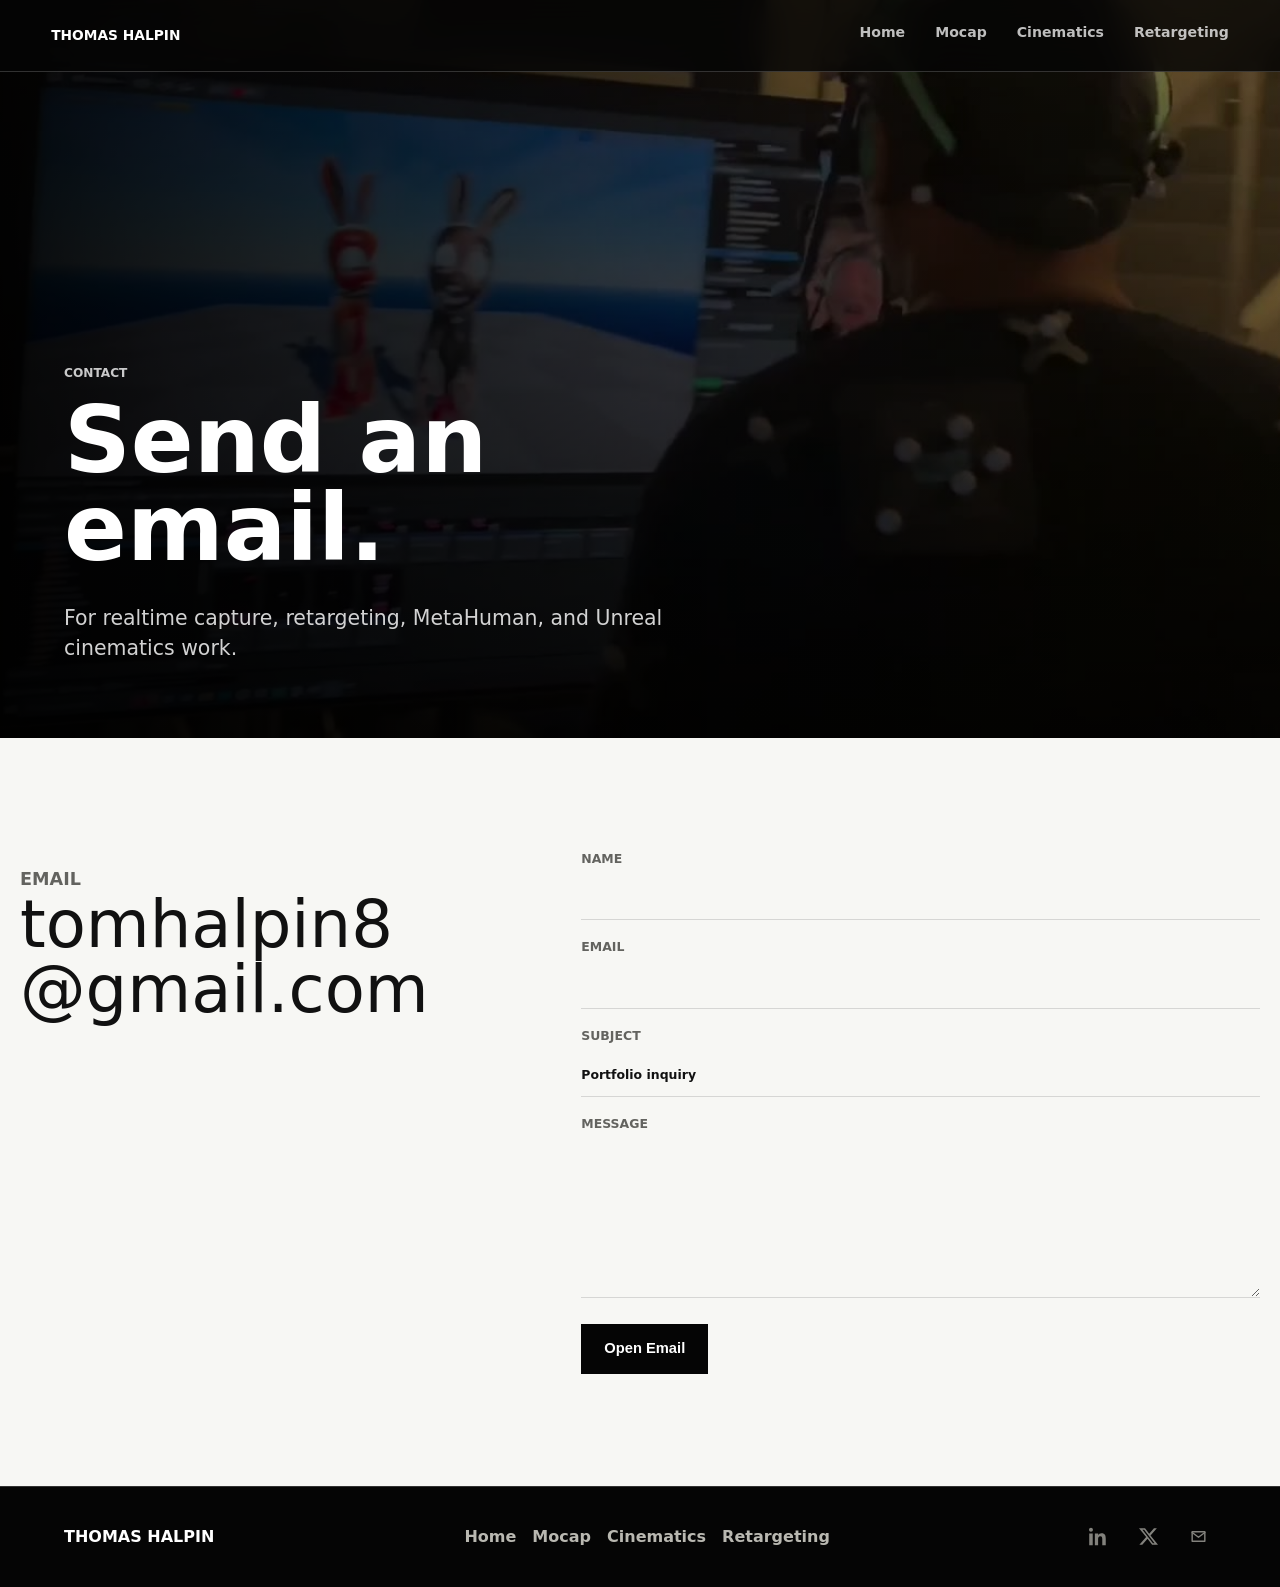
==== contact.html @ 079d9174 "Update portfolio contact and styling" ====
<!DOCTYPE html>
<html lang="en">
<head>
    <meta charset="UTF-8">
    <meta name="viewport" content="width=device-width, initial-scale=1.0">
    <meta name="description" content="Contact Thomas Halpin for realtime motion capture, retargeting, MetaHuman, and Unreal Engine cinematics work.">
    <meta property="og:title" content="Contact | Thomas Halpin">
    <meta property="og:description" content="Send Thomas Halpin an email about motion capture, Unreal Engine cinematics, and realtime character performance.">
    <meta property="og:type" content="website">
    <meta property="og:image" content="assets/images/poster-mocap-unreal-realtime-retargeting.jpg">
    <title>Contact | Thomas Halpin</title>
    <link rel="stylesheet" href="styles.css">
</head>
<body>
    <header class="site-header">
        <a class="brand" href="index.html" aria-label="Thomas Halpin home">Thomas Halpin</a>
        <nav class="nav-links" aria-label="Primary navigation">
            <a href="index.html">Home</a>
            <a href="motion-capture.html">Mocap</a>
            <a href="unreal-cinematics.html">Cinematics</a>
            <a href="realtime-retargeting.html">Retargeting</a>
        </nav>
    </header>

    <main>
        <section class="subpage-hero contact-hero">
            <video class="hero-video" autoplay muted loop playsinline preload="metadata" poster="assets/images/poster-mocap-unreal-realtime-retargeting.jpg">
                <source src="assets/clips/mocap-unreal-realtime-retargeting.mp4" type="video/mp4">
            </video>
            <div class="hero-overlay"></div>
            <div class="hero-copy narrow">
                <p class="eyebrow">Contact</p>
                <h1>Send an email.</h1>
                <p>For realtime capture, retargeting, MetaHuman, and Unreal cinematics work.</p>
            </div>
        </section>

        <section class="section email-section">
            <div class="section-heading">
                <p class="section-kicker">Email</p>
                <h2>tomhalpin8<wbr>@gmail.com</h2>
            </div>
            <form class="contact-form" id="email-form" action="mailto:tomhalpin8@gmail.com" method="post" enctype="text/plain">
                <label>
                    Name
                    <input name="name" autocomplete="name">
                </label>
                <label>
                    Email
                    <input name="email" type="email" autocomplete="email">
                </label>
                <label>
                    Subject
                    <input name="subject" value="Portfolio inquiry">
                </label>
                <label>
                    Message
                    <textarea name="message" rows="7" required></textarea>
                </label>
                <button class="button button-primary" type="submit">Open Email</button>
            </form>
        </section>
    </main>

    <footer class="site-footer">
        <span>Thomas Halpin</span>
        <nav aria-label="Footer navigation">
            <a href="index.html">Home</a>
            <a href="motion-capture.html">Mocap</a>
            <a href="unreal-cinematics.html">Cinematics</a>
            <a href="realtime-retargeting.html">Retargeting</a>
        </nav>
        <div class="footer-social" aria-label="Social links">
            <a class="icon-link" href="https://www.linkedin.com/in/thomas-halpin-42718980/?skipRedirect=true" target="_blank" rel="noreferrer" aria-label="LinkedIn" title="LinkedIn">
                <svg aria-hidden="true" viewBox="0 0 24 24">
                    <path d="M4.98 3.5C4.98 4.88 3.87 6 2.5 6S0 4.88 0 3.5 1.12 1 2.5 1s2.48 1.12 2.48 2.5zM.3 8.2h4.4V23H.3V8.2zM7.4 8.2h4.22v2.02h.06c.59-1.11 2.03-2.29 4.18-2.29 4.47 0 5.29 2.94 5.29 6.76V23h-4.39v-7.36c0-1.75-.03-4.01-2.44-4.01-2.45 0-2.82 1.91-2.82 3.88V23H7.4V8.2z" />
                </svg>
            </a>
            <a class="icon-link" href="https://x.com/Maslp9" target="_blank" rel="noreferrer" aria-label="X" title="X">
                <svg aria-hidden="true" viewBox="0 0 24 24">
                    <path d="M18.9 1.5h3.68l-8.04 9.19L24 22.5h-7.42l-5.81-7.59-6.65 7.59H.44l8.6-9.83L0 1.5h7.61l5.25 6.94L18.9 1.5zm-1.29 18.92h2.04L6.5 3.47H4.31l13.3 16.95z" />
                </svg>
            </a>
            <a class="icon-link" href="contact.html" aria-label="Email" title="Email">
                <svg aria-hidden="true" viewBox="0 0 24 24" fill="none">
                    <path d="M4 6h16v12H4V6z" />
                    <path d="m4 7 8 6 8-6" />
                </svg>
            </a>
        </div>
    </footer>

    <script>
        const form = document.getElementById("email-form");

        form.addEventListener("submit", (event) => {
            event.preventDefault();

            const data = new FormData(form);
            const name = data.get("name") || "";
            const email = data.get("email") || "";
            const subject = data.get("subject") || "Portfolio inquiry";
            const message = data.get("message") || "";
            const body = [
                name ? `Name: ${name}` : "",
                email ? `Email: ${email}` : "",
                "",
                message
            ].join("\n").trim();

            window.location.href = `mailto:tomhalpin8@gmail.com?subject=${encodeURIComponent(subject)}&body=${encodeURIComponent(body)}`;
        });
    </script>
</body>
</html>
---- styles.css ----
:root {
    --black: #050505;
    --ink: #111111;
    --paper: #f7f7f4;
    --white: #ffffff;
    --muted: #63635f;
    --muted-dark: #b9b8b1;
    --line: rgba(17, 17, 17, 0.14);
    --line-dark: rgba(255, 255, 255, 0.18);
    --accent: #12937b;
    --accent-soft: #c7f0e6;
    --warm: #a8712a;
    --shadow: 0 28px 70px rgba(0, 0, 0, 0.18);
}

* {
    box-sizing: border-box;
}

html {
    scroll-behavior: smooth;
}

body {
    margin: 0;
    color: var(--ink);
    background: var(--paper);
    font-family: Inter, ui-sans-serif, system-ui, -apple-system, BlinkMacSystemFont, "Segoe UI", sans-serif;
    line-height: 1.5;
}

body::selection {
    color: var(--white);
    background: var(--accent);
}

a {
    color: inherit;
    text-decoration: none;
}

img,
video {
    display: block;
    max-width: 100%;
}

.site-header {
    position: fixed;
    z-index: 20;
    top: 0;
    left: 0;
    right: 0;
    display: flex;
    align-items: center;
    justify-content: space-between;
    gap: 24px;
    min-height: 72px;
    padding: 20px clamp(20px, 4vw, 64px);
    color: var(--white);
    background: rgba(5, 5, 5, 0.82);
    border-bottom: 1px solid var(--line-dark);
    backdrop-filter: blur(18px);
}

.brand {
    font-size: 0.86rem;
    font-weight: 800;
    text-transform: uppercase;
    white-space: nowrap;
    letter-spacing: 0;
}

.nav-links {
    display: flex;
    align-items: center;
    justify-content: flex-end;
    gap: clamp(14px, 2.4vw, 30px);
    color: rgba(255, 255, 255, 0.74);
    font-size: 0.88rem;
    font-weight: 650;
    white-space: nowrap;
}

.nav-links a {
    padding-bottom: 4px;
    border-bottom: 1px solid transparent;
}

.nav-links a:hover,
.nav-links a:focus-visible,
.nav-links a.active {
    color: var(--white);
    border-color: var(--white);
}

.hero-screen,
.subpage-hero {
    position: relative;
    min-height: 100svh;
    display: flex;
    align-items: flex-end;
    overflow: hidden;
    padding: 128px clamp(20px, 5vw, 82px) 74px;
    color: var(--white);
    background: var(--black);
}

.subpage-hero {
    min-height: 82svh;
}

.hero-video {
    position: absolute;
    inset: 0;
    z-index: 0;
    width: 100%;
    height: 100%;
    object-fit: cover;
    opacity: 0.9;
}

.hero-overlay {
    position: absolute;
    inset: 0;
    z-index: 1;
    background:
        linear-gradient(90deg, rgba(0, 0, 0, 0.9) 0%, rgba(0, 0, 0, 0.58) 44%, rgba(0, 0, 0, 0.18) 100%),
        linear-gradient(180deg, rgba(0, 0, 0, 0.18) 0%, rgba(0, 0, 0, 0.78) 100%);
}

.hero-copy {
    position: relative;
    z-index: 2;
    width: min(980px, 100%);
}

.hero-copy.narrow {
    width: min(920px, 100%);
}

.eyebrow,
.section-kicker {
    margin: 0 0 14px;
    color: var(--accent);
    font-size: 0.76rem;
    font-weight: 800;
    text-transform: uppercase;
    letter-spacing: 0;
}

.hero-copy .eyebrow {
    color: rgba(255, 255, 255, 0.78);
}

.hero-copy h1 {
    max-width: 10ch;
    margin: 0;
    font-size: 8.7rem;
    font-weight: 620;
    line-height: 0.88;
    letter-spacing: 0;
}

.subpage-hero .hero-copy h1 {
    max-width: 12ch;
    font-size: 5.8rem;
    font-weight: 560;
    line-height: 0.95;
}

.hero-copy p:not(.eyebrow) {
    max-width: 680px;
    margin: 30px 0 0;
    color: rgba(255, 255, 255, 0.82);
    font-size: 1.28rem;
}

.hero-actions,
.contact-actions {
    display: flex;
    flex-wrap: wrap;
    gap: 12px;
    margin-top: 34px;
}

.button {
    display: inline-flex;
    min-height: 50px;
    align-items: center;
    justify-content: center;
    padding: 13px 22px;
    border: 1px solid currentColor;
    border-radius: 0;
    font-size: 0.92rem;
    font-weight: 760;
    line-height: 1.2;
    transition: transform 160ms ease, color 160ms ease, background 160ms ease, border-color 160ms ease;
}

.button:hover,
.button:focus-visible {
    transform: translateY(-2px);
}

.button-primary {
    color: var(--black);
    background: var(--white);
    border-color: var(--white);
}

.button-secondary {
    color: var(--white);
    background: transparent;
    border-color: rgba(255, 255, 255, 0.52);
}

.contact-section .button-primary {
    color: var(--white);
    background: var(--black);
    border-color: var(--black);
}

.contact-section .button-secondary {
    color: var(--black);
    background: transparent;
    border-color: var(--black);
}

.hero-meta {
    position: absolute;
    z-index: 2;
    right: clamp(20px, 5vw, 82px);
    bottom: 74px;
    width: min(390px, 32vw);
    display: flex;
    flex-wrap: wrap;
    justify-content: flex-end;
    gap: 8px;
}

.hero-meta span {
    padding: 7px 11px;
    color: rgba(255, 255, 255, 0.82);
    background: rgba(0, 0, 0, 0.24);
    border: 1px solid rgba(255, 255, 255, 0.3);
    border-radius: 0;
    font-size: 0.78rem;
    font-weight: 650;
}

.section {
    width: min(1280px, calc(100% - 40px));
    margin: 0 auto;
    padding: 112px 0;
}

.intro-section,
.focus-section {
    width: 100%;
    padding-left: clamp(20px, 5vw, 82px);
    padding-right: clamp(20px, 5vw, 82px);
}

.intro-section {
    background: var(--paper);
    color: var(--ink);
    border-bottom: 1px solid var(--line);
}

.intro-layout {
    width: min(1280px, 100%);
    display: grid;
    grid-template-columns: minmax(0, 1.15fr) minmax(280px, 0.85fr);
    gap: clamp(34px, 6vw, 96px);
    margin: 0 auto;
    align-items: end;
}

.intro-section .section-kicker {
    color: var(--accent);
}

.intro-layout h2,
.section-heading h2,
.about-copy h2,
.contact-section h2 {
    margin: 0;
    font-size: 4.1rem;
    font-weight: 500;
    line-height: 0.98;
    letter-spacing: 0;
}

.intro-layout p:last-child,
.section-heading p,
.about-copy p,
.contact-section p {
    margin: 0;
    color: var(--muted);
    font-size: 1.1rem;
}

.intro-layout p:last-child {
    font-size: 1.3rem;
    color: #343431;
}

.section-heading {
    max-width: 860px;
    margin-bottom: 38px;
}

.section-heading p {
    margin-top: 16px;
}

.reel-panel,
.clip-card,
.focus-card,
.process-list article {
    overflow: hidden;
}

.video-frame,
.single-reel {
    overflow: hidden;
    background: var(--black);
    border: 0;
    border-radius: 0;
    box-shadow: none;
}

.video-frame video,
.single-reel video {
    width: 100%;
    aspect-ratio: 16 / 9;
    object-fit: cover;
}

.single-reel {
    box-shadow: var(--shadow);
}

.reel-copy {
    padding: 24px 0 0;
}

.reel-copy h3,
.clip-card h3,
.focus-card h3,
.process-list h3 {
    margin: 0;
    font-size: 1.55rem;
    font-weight: 520;
    line-height: 1.08;
    letter-spacing: 0;
}

.reel-copy a {
    display: inline-flex;
    margin-top: 18px;
    color: var(--accent);
    font-weight: 760;
}

.focus-section {
    background: var(--white);
    border-bottom: 1px solid var(--line);
}

.focus-section .section-heading,
.focus-grid {
    width: min(1280px, 100%);
    margin-left: auto;
    margin-right: auto;
}

.focus-grid,
.clip-grid,
.process-list {
    display: grid;
    grid-template-columns: repeat(3, minmax(0, 1fr));
    gap: 20px;
}

.focus-card {
    min-height: 520px;
    position: relative;
    display: flex;
    flex-direction: column;
    justify-content: flex-end;
    padding: 28px;
    color: var(--white);
    background: var(--black);
    isolation: isolate;
}

.focus-card::after {
    position: absolute;
    inset: 0;
    z-index: -1;
    content: "";
    background: linear-gradient(180deg, rgba(0, 0, 0, 0.02) 0%, rgba(0, 0, 0, 0.82) 100%);
}

.focus-card video {
    position: absolute;
    inset: 0;
    z-index: -2;
    width: 100%;
    height: 100%;
    object-fit: cover;
    transition: transform 420ms ease;
}

.focus-card span {
    margin-bottom: 12px;
    color: rgba(255, 255, 255, 0.7);
    font-size: 0.76rem;
    font-weight: 760;
    text-transform: uppercase;
}

.focus-card:hover video,
.focus-card:focus-visible video {
    transform: scale(1.025);
}

.about-section {
    display: grid;
    grid-template-columns: minmax(260px, 0.8fr) minmax(300px, 1.2fr);
    gap: clamp(34px, 6vw, 92px);
    align-items: center;
    background: var(--paper);
}

.portrait-wrap {
    overflow: hidden;
    border: 0;
    border-radius: 0;
    box-shadow: none;
}

.portrait-wrap img {
    width: 100%;
    aspect-ratio: 4 / 5;
    object-fit: cover;
}

.about-copy p {
    margin-top: 20px;
}

.availability-list {
    display: grid;
    margin: 34px 0 0;
    border-top: 1px solid var(--line);
}

.availability-list div {
    display: grid;
    grid-template-columns: 126px minmax(0, 1fr);
    gap: 18px;
    padding: 18px 0;
    border-bottom: 1px solid var(--line);
}

.availability-list dt {
    color: var(--accent);
    font-weight: 800;
    text-transform: uppercase;
    font-size: 0.76rem;
}

.availability-list dd {
    margin: 0;
    color: #383835;
}

.clip-grid {
    grid-template-columns: repeat(3, minmax(0, 1fr));
}

.clip-card {
    background: transparent;
}

.clip-card video {
    width: 100%;
    aspect-ratio: 4 / 3;
    object-fit: cover;
    background: var(--black);
}

.clip-card h3 {
    margin-top: 18px;
}

.clip-card p {
    margin: 8px 0 0;
    color: var(--muted);
}

.process-section {
    padding-top: 0;
}

.process-list article {
    min-height: 210px;
    padding: 22px 0 0;
    border-top: 1px solid var(--line);
}

.process-list span {
    display: inline-flex;
    margin-bottom: 26px;
    color: var(--warm);
    font-weight: 800;
}

.process-list p {
    margin: 12px 0 0;
    color: var(--muted);
}

.contact-section {
    width: 100%;
    max-width: none;
    padding-left: clamp(20px, 5vw, 82px);
    padding-right: clamp(20px, 5vw, 82px);
    text-align: center;
    background: var(--white);
    border-top: 1px solid var(--line);
}

.contact-section h2 {
    max-width: 900px;
    margin: 0 auto;
}

.contact-actions {
    justify-content: center;
}

.social-links,
.footer-social {
    display: flex;
    align-items: center;
    gap: 14px;
}

.social-links {
    justify-content: center;
    margin-top: 26px;
    color: var(--ink);
}

.footer-social {
    justify-content: flex-end;
    color: var(--muted-dark);
}

.icon-link {
    display: inline-flex;
    width: 36px;
    height: 36px;
    align-items: center;
    justify-content: center;
    color: currentColor;
    opacity: 0.7;
    transition: opacity 160ms ease, transform 160ms ease, color 160ms ease;
}

.icon-link svg {
    width: 19px;
    height: 19px;
    fill: currentColor;
}

.icon-link svg[fill="none"] {
    fill: none;
    stroke: currentColor;
    stroke-linecap: round;
    stroke-linejoin: round;
    stroke-width: 1.8;
}

.icon-link:hover,
.icon-link:focus-visible {
    color: var(--accent);
    opacity: 1;
    transform: translateY(-1px);
}

.email-section {
    display: grid;
    grid-template-columns: minmax(0, 0.82fr) minmax(320px, 1.18fr);
    gap: clamp(36px, 7vw, 96px);
    align-items: start;
}

.contact-form {
    display: grid;
    gap: 18px;
}

.contact-form label {
    display: grid;
    gap: 8px;
    color: var(--muted);
    font-size: 0.78rem;
    font-weight: 800;
    text-transform: uppercase;
}

.contact-form input,
.contact-form textarea {
    width: 100%;
    border: 0;
    border-bottom: 1px solid var(--line);
    border-radius: 0;
    padding: 12px 0;
    color: var(--ink);
    background: transparent;
    font: inherit;
    text-transform: none;
}

.contact-form input:focus,
.contact-form textarea:focus {
    border-color: var(--ink);
    outline: none;
}

.contact-form textarea {
    resize: vertical;
}

.contact-form .button {
    width: fit-content;
    margin-top: 8px;
}

.email-section h2 {
    overflow-wrap: normal;
    word-break: keep-all;
}

.email-section .button-primary {
    color: var(--white);
    background: var(--black);
    border-color: var(--black);
}

.site-footer {
    display: flex;
    align-items: center;
    justify-content: space-between;
    gap: 18px;
    padding: 32px clamp(20px, 5vw, 82px);
    color: var(--muted-dark);
    background: var(--black);
    border-top: 1px solid var(--line-dark);
}

.site-footer span {
    color: var(--white);
    font-weight: 800;
    text-transform: uppercase;
}

.site-footer nav {
    display: flex;
    flex-wrap: wrap;
    justify-content: flex-end;
    gap: 16px;
    font-weight: 650;
}

.site-footer a:hover,
.site-footer a:focus-visible {
    color: var(--white);
}

@media (max-width: 1000px) {
    .site-header {
        position: absolute;
        align-items: flex-start;
        flex-direction: column;
        gap: 10px;
    }

    .nav-links {
        width: 100%;
        justify-content: flex-start;
        overflow-x: auto;
        padding-bottom: 2px;
    }

    .hero-screen,
    .subpage-hero {
        padding-top: 150px;
    }

    .hero-copy h1 {
        font-size: 6.2rem;
    }

    .subpage-hero .hero-copy h1 {
        font-size: 4.4rem;
    }

    .intro-layout,
    .about-section,
    .email-section,
    .clip-grid,
    .process-list {
        grid-template-columns: 1fr;
    }

    .focus-grid {
        grid-template-columns: 1fr;
    }

    .focus-card {
        min-height: 420px;
    }

    .hero-meta {
        display: none;
    }

    .intro-layout h2,
    .section-heading h2,
    .about-copy h2,
    .contact-section h2 {
        font-size: 3.2rem;
    }
}

@media (max-width: 560px) {
    .site-header {
        padding: 18px 20px;
    }

    .nav-links {
        gap: 14px;
        font-size: 0.84rem;
    }

    .hero-screen,
    .subpage-hero {
        min-height: 88svh;
        padding: 150px 20px 48px;
    }

    .hero-copy h1 {
        font-size: 4.45rem;
    }

    .subpage-hero .hero-copy h1 {
        font-size: 3.25rem;
    }

    .hero-copy p:not(.eyebrow) {
        font-size: 1.06rem;
    }

    .button {
        width: 100%;
    }

    .section {
        width: min(100% - 40px, 1280px);
        padding: 82px 0;
    }

    .intro-section,
    .focus-section,
    .contact-section {
        padding-left: 20px;
        padding-right: 20px;
    }

    .intro-layout h2,
    .section-heading h2,
    .about-copy h2,
    .contact-section h2 {
        font-size: 2.35rem;
    }

    .email-section h2 {
        font-size: 1.95rem;
    }

    .focus-card {
        min-height: 360px;
        padding: 22px;
    }

    .availability-list div {
        grid-template-columns: 1fr;
        gap: 6px;
    }

    .site-footer {
        align-items: flex-start;
        flex-direction: column;
    }

    .site-footer nav {
        justify-content: flex-start;
    }

    .footer-social {
        justify-content: flex-start;
    }
}

@media (prefers-reduced-motion: reduce) {
    html {
        scroll-behavior: auto;
    }

    .focus-card video {
        transition: none;
    }
}
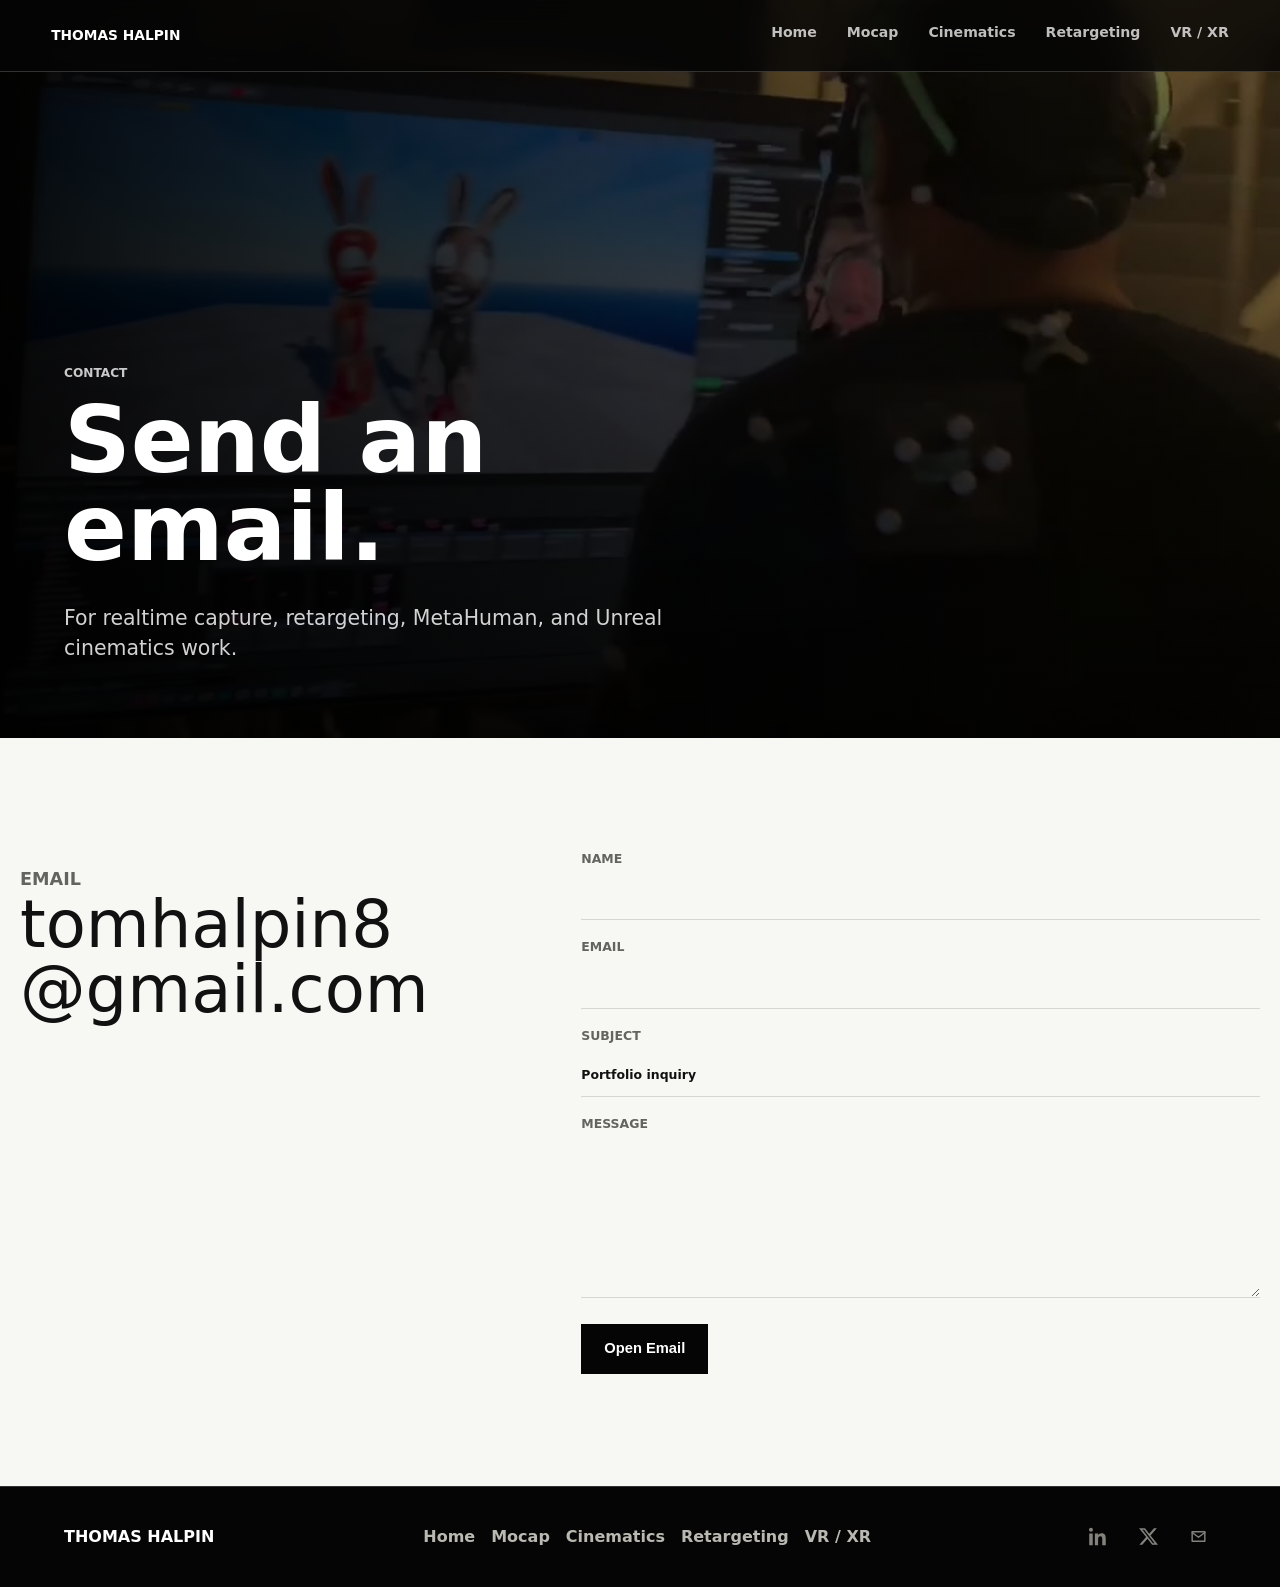
==== commit de693d5d: "Add VR XR showcase page" ====
--- a/contact.html
+++ b/contact.html
@@ -7,8 +7,20 @@
     <meta property="og:title" content="Contact | Thomas Halpin">
     <meta property="og:description" content="Send Thomas Halpin an email about motion capture, Unreal Engine cinematics, and realtime character performance.">
     <meta property="og:type" content="website">
-    <meta property="og:image" content="assets/images/poster-mocap-unreal-realtime-retargeting.jpg">
     <title>Contact | Thomas Halpin</title>
+    <link rel="canonical" href="https://tomhalpin8.github.io/contact.html">
+    <meta property="og:url" content="https://tomhalpin8.github.io/contact.html">
+    <meta property="og:image" content="https://tomhalpin8.github.io/assets/images/thomas-halpin-social-preview.jpg">
+    <meta property="og:image:secure_url" content="https://tomhalpin8.github.io/assets/images/thomas-halpin-social-preview.jpg">
+    <meta property="og:image:type" content="image/jpeg">
+    <meta property="og:image:width" content="1200">
+    <meta property="og:image:height" content="630">
+    <meta property="og:image:alt" content="Portrait of Thomas Halpin">
+    <meta name="twitter:card" content="summary_large_image">
+    <meta name="twitter:title" content="Contact | Thomas Halpin">
+    <meta name="twitter:description" content="Send Thomas Halpin an email about motion capture, Unreal Engine cinematics, and realtime character performance.">
+    <meta name="twitter:image" content="https://tomhalpin8.github.io/assets/images/thomas-halpin-social-preview.jpg">
+    <meta name="twitter:image:alt" content="Portrait of Thomas Halpin">
     <link rel="stylesheet" href="styles.css">
 </head>
 <body>
@@ -19,6 +31,7 @@
             <a href="motion-capture.html">Mocap</a>
             <a href="unreal-cinematics.html">Cinematics</a>
             <a href="realtime-retargeting.html">Retargeting</a>
+            <a href="vr-xr.html">VR / XR</a>
         </nav>
     </header>
 
@@ -69,6 +82,7 @@
             <a href="motion-capture.html">Mocap</a>
             <a href="unreal-cinematics.html">Cinematics</a>
             <a href="realtime-retargeting.html">Retargeting</a>
+            <a href="vr-xr.html">VR / XR</a>
         </nav>
         <div class="footer-social" aria-label="Social links">
             <a class="icon-link" href="https://www.linkedin.com/in/thomas-halpin-42718980/?skipRedirect=true" target="_blank" rel="noreferrer" aria-label="LinkedIn" title="LinkedIn">
--- a/styles.css
+++ b/styles.css
@@ -384,6 +384,10 @@
     gap: 20px;
 }
 
+.focus-grid {
+    grid-template-columns: repeat(4, minmax(0, 1fr));
+}
+
 .focus-card {
     min-height: 520px;
     position: relative;
@@ -498,6 +502,58 @@
 }
 
 .clip-card p {
+    margin: 8px 0 0;
+    color: var(--muted);
+}
+
+.vr-showcase-grid {
+    display: grid;
+    grid-template-columns: minmax(0, 1.35fr) repeat(2, minmax(220px, 0.82fr));
+    gap: 20px;
+    align-items: start;
+}
+
+.vr-card {
+    min-width: 0;
+}
+
+.vr-media {
+    overflow: hidden;
+    background: var(--black);
+}
+
+.vr-media video {
+    width: 100%;
+    height: 100%;
+    background: var(--black);
+}
+
+.vr-landscape {
+    aspect-ratio: 16 / 9;
+}
+
+.vr-landscape video {
+    object-fit: cover;
+}
+
+.vr-portrait {
+    max-height: 720px;
+    aspect-ratio: 9 / 16;
+}
+
+.vr-portrait video {
+    object-fit: contain;
+}
+
+.vr-card h3 {
+    margin: 18px 0 0;
+    font-size: 1.55rem;
+    font-weight: 520;
+    line-height: 1.08;
+    letter-spacing: 0;
+}
+
+.vr-card p {
     margin: 8px 0 0;
     color: var(--muted);
 }
@@ -683,6 +739,20 @@
     color: var(--white);
 }
 
+@media (max-width: 1180px) {
+    .focus-grid {
+        grid-template-columns: repeat(2, minmax(0, 1fr));
+    }
+
+    .vr-showcase-grid {
+        grid-template-columns: repeat(2, minmax(0, 1fr));
+    }
+
+    .vr-card-wide {
+        grid-column: 1 / -1;
+    }
+}
+
 @media (max-width: 1000px) {
     .site-header {
         position: absolute;
@@ -723,6 +793,10 @@
         grid-template-columns: 1fr;
     }
 
+    .vr-showcase-grid {
+        grid-template-columns: 1fr;
+    }
+
     .focus-card {
         min-height: 420px;
     }
